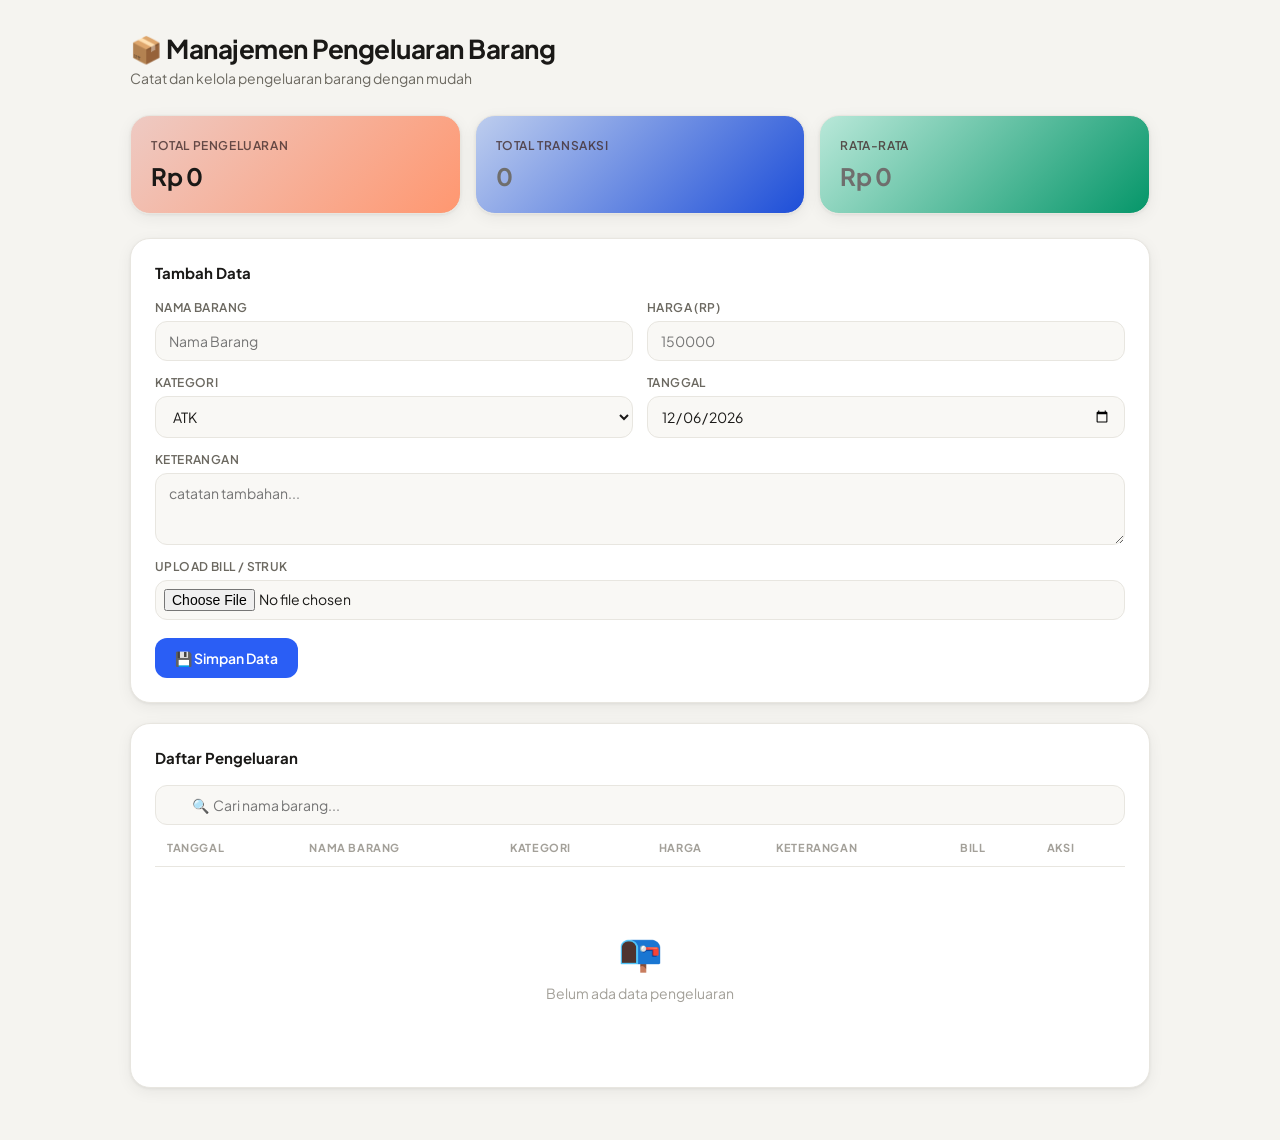
==== index.html @ e2166cda "Add files via upload" ====
<!DOCTYPE html>
<html lang="id">
<head>
<meta charset="UTF-8">
<meta name="viewport" content="width=device-width, initial-scale=1.0">
<title>Manajemen Pengeluaran Barang</title>
<style>
@import url('https://fonts.googleapis.com/css2?family=Plus+Jakarta+Sans:wght@400;500;600;700&display=swap');

*, *::before, *::after { margin:0; padding:0; box-sizing:border-box; }

:root {
  --bg: #f5f4f0;
  --surface: #ffffff;
  --surface2: #f9f8f5;
  --border: #e8e6e0;
  --text: #1a1917;
  --text2: #6b6860;
  --text3: #a3a099;
  --accent: #2a5ef5;
  --accent-light: #eef1fe;
  --danger: #e53e3e;
  --danger-light: #fff5f5;
  --success: #38a169;
  --success-light: #f0fff4;
  --warn: #d97706;
  --warn-light: #fffbeb;
  --radius: 12px;
  --radius-lg: 20px;
  --shadow: 0 1px 3px rgba(0,0,0,.06), 0 4px 16px rgba(0,0,0,.06);
}

body {
  font-family: 'Plus Jakarta Sans', sans-serif;
  background: var(--bg);
  color: var(--text);
  min-height: 100vh;
  padding: 32px 20px;
  font-size: 14px;
}

.container { max-width: 1020px; margin: auto; }

/* Header */
.header { margin-bottom: 28px; }
.header h1 { font-size: 26px; font-weight: 700; letter-spacing: -.5px; }
.header p { color: var(--text2); margin-top: 4px; font-size: 14px; }

/* Stats */
.stats { display: grid; grid-template-columns: repeat(3, 1fr); gap: 14px; margin-bottom: 24px; }
.stat {
  background: var(--surface);
  border: 1px solid var(--border);
  border-radius: var(--radius-lg);
  padding: 22px 20px;
  box-shadow: var(--shadow);
}
.stat-label { font-size: 12px; font-weight: 600; text-transform: uppercase; letter-spacing: .6px; color: var(--text3); }
.stat-value { font-size: 24px; font-weight: 700; margin-top: 8px; letter-spacing: -.5px; }
.stat:nth-child(1) { background: linear-gradient(135deg, #eecac3, #FF9770); }
.stat:nth-child(1) .stat-value{color:#6f6e6d(127, 122, 122);}
.stat:nth-child(1) .stat-label{color: rgba(65,44,44,0.8)}
.stat:nth-child(2) { background: linear-gradient(135deg, #bdcdee, #1d4ed8); }
.stat:nth-child(2) .stat-value{color:#6f6e6d;}
.stat:nth-child(2) .stat-label{color: rgba(65,44,44,0.8)}
.stat:nth-child(3) { background: linear-gradient(135deg, #b9e8d9, #059669); }
.stat:nth-child(3) .stat-value{color:#6f6e6d;}
.stat:nth-child(3) .stat-label{color: rgba(65, 41, 41, 0.8)}
/* Card */
.card {
  background: var(--surface);
  border: 1px solid var(--border);
  border-radius: var(--radius-lg);
  padding: 24px;
  margin-bottom: 20px;
  box-shadow: var(--shadow);
}
.card-title { font-size: 15px; font-weight: 700; margin-bottom: 18px; }

/* Form */
.form-grid { display: grid; grid-template-columns: 1fr 1fr; gap: 14px; }
.form-group { display: flex; flex-direction: column; }
.form-group.full { grid-column: 1 / -1; }
label { font-size: 12px; font-weight: 600; color: var(--text2); margin-bottom: 6px; text-transform: uppercase; letter-spacing: .4px; }
input, select, textarea {
  padding: 10px 13px;
  border: 1px solid var(--border);
  border-radius: var(--radius);
  font-family: inherit;
  font-size: 14px;
  color: var(--text);
  background: var(--surface2);
  transition: border-color .15s;
  outline: none;
}
input:focus, select:focus, textarea:focus { border-color: var(--accent); background: #fff; }
textarea { resize: vertical; min-height: 72px; }
input[type="file"] { padding: 8px; cursor: pointer; }

.preview-img {
  display: none;
  width: 100%;
  max-height: 180px;
  object-fit: cover;
  border-radius: var(--radius);
  border: 1px solid var(--border);
  margin-top: 8px;
}

.btn { border: none; cursor: pointer; font-family: inherit; font-size: 14px; font-weight: 600; border-radius: var(--radius); padding: 11px 20px; transition: opacity .15s, transform .1s; }
.btn:hover { opacity: .87; }
.btn:active { transform: scale(.98); }
.btn-primary { background: var(--accent); color: #fff; }
.btn-danger { background: var(--danger); color: #fff; padding: 7px 14px; font-size: 13px; }
.btn-row { margin-top: 18px; display: flex; align-items: center; gap: 10px; }
.save-status { font-size: 12px; color: var(--text3); }

/* Search */
.search-wrap { margin-bottom: 16px; position: relative; }
.search-wrap i { position: absolute; left: 12px; top: 50%; transform: translateY(-50%); font-size: 16px; color: var(--text3); }
#search { padding-left: 36px; width: 100%; }

/* Table */
.table-wrap { overflow-x: auto; }
table { width: 100%; border-collapse: collapse; }
th { font-size: 11px; font-weight: 700; text-transform: uppercase; letter-spacing: .6px; color: var(--text3); padding: 0 12px 12px; text-align: left; border-bottom: 1px solid var(--border); }
td { padding: 13px 12px; border-bottom: 1px solid var(--border); vertical-align: middle; font-size: 14px; }
tr:last-child td { border-bottom: none; }
tbody tr:hover td { background: var(--surface2); }

.bill-img { width: 52px; height: 52px; object-fit: cover; border-radius: 8px; cursor: pointer; border: 1px solid var(--border); }
.badge { display: inline-block; padding: 3px 10px; border-radius: 999px; font-size: 11px; font-weight: 600; }
.badge-atk { background: var(--accent-light); color: var(--accent); }
.badge-elektronik { background: #f0e6ff; color: #6b21a8; }
.badge-konsumsi { background: var(--success-light); color: var(--success); }
.badge-lainnya { background: var(--surface2); color: var(--text2); border: 1px solid var(--border); }

.empty { text-align: center; padding: 48px 0; color: var(--text3); font-size: 14px; }
.empty span { display: block; font-size: 36px; margin-bottom: 10px; }

/* Modal */
.modal {
  position: fixed; inset: 0;
  background: rgba(0,0,0,.75);
  display: none; justify-content: center; align-items: center;
  z-index: 1000;
}
.modal.open { display: flex; }
.modal img { max-width: 90vw; max-height: 88vh; border-radius: 16px; }

@media (max-width: 680px) {
  .form-grid, .stats { grid-template-columns: 1fr; }
  body { padding: 20px 14px; }
}
</style>
</head>
<body>

<div class="container">
  <div class="header">
    <h1>📦 Manajemen Pengeluaran Barang</h1>
    <p>Catat dan kelola pengeluaran barang dengan mudah</p>
  </div>

  <div class="stats">
    <div class="stat">
      <div class="stat-label">Total Pengeluaran</div>
      <div class="stat-value" id="totalRp">Rp 0</div>
    </div>
    <div class="stat">
      <div class="stat-label">Total Transaksi</div>
      <div class="stat-value" id="totalData">0</div>
    </div>
    <div class="stat">
      <div class="stat-label">Rata-rata</div>
      <div class="stat-value" id="rataRp">Rp 0</div>
    </div>
  </div>

  <div class="card">
    <div class="card-title">Tambah Data</div>
    <div class="form-grid">
      <div class="form-group">
        <label for="nama">Nama Barang</label>
        <input type="text" id="nama" placeholder="Nama Barang">
      </div>
      <div class="form-group">
        <label for="harga">Harga (Rp)</label>
        <input type="number" id="harga" placeholder="150000" min="0">
      </div>
      <div class="form-group">
        <label for="kategori">Kategori</label>
        <select id="kategori">
          <option>ATK</option>
          <option>Elektronik</option>
          <option>Konsumsi</option>
          <option>Kebutuhan</option>
          <option>Lainnya</option>
        </select>
      </div>
      <div class="form-group">
        <label for="tanggal">Tanggal</label>
        <input type="date" id="tanggal">
      </div>
      <div class="form-group full">
        <label for="ket">Keterangan</label>
        <textarea id="ket" placeholder="catatan tambahan..."></textarea>
      </div>
      <div class="form-group full">
        <label for="bill">Upload Bill / Struk</label>
        <input type="file" id="bill" accept="image/*">
        <img id="preview" class="preview-img" alt="preview">
      </div>
    </div>
    <div class="btn-row">
      <button class="btn btn-primary" onclick="tambahData()">💾 Simpan Data</button>
      <span class="save-status" id="saveStatus"></span>
    </div>
  </div>

  <div class="card">
    <div class="card-title">Daftar Pengeluaran</div>
    <div class="search-wrap">
      <input type="text" id="search" placeholder="🔍  Cari nama barang..." oninput="renderTable()">
    </div>
    <div class="table-wrap">
      <table>
        <thead>
          <tr>
            <th>Tanggal</th>
            <th>Nama Barang</th>
            <th>Kategori</th>
            <th>Harga</th>
            <th>Keterangan</th>
            <th>Bill</th>
            <th>Aksi</th>
          </tr>
        </thead>
        <tbody id="tbody"></tbody>
      </table>
    </div>
  </div>
</div>

<div class="modal" id="modal" onclick="this.classList.remove('open')">
  <img id="modalImg" alt="bill">
</div>

<script>
// ─── Storage helpers (file / localStorage fallback) ───────────────────────
const STORAGE_KEY = 'pengeluaran_v2';

function loadFromStorage() {
  try {
    const raw = localStorage.getItem(STORAGE_KEY);
    return raw ? JSON.parse(raw) : [];
  } catch(e) { return []; }
}

function saveToStorage(arr) {
  try {
    // Store without bill images to save space; images stored separately
    localStorage.setItem(STORAGE_KEY, JSON.stringify(arr));
  } catch(e) {
    // If quota exceeded (large bill images), store without images
    try {
      const lite = arr.map(x => ({ ...x, bill: x.bill ? '__has_image__' : '' }));
      localStorage.setItem(STORAGE_KEY, JSON.stringify(lite));
    } catch(e2) { /* silently fail */ }
  }
}

// ─── App state ─────────────────────────────────────────────────────────────
let data = loadFromStorage();
let billBase64 = '';

// Init date
document.getElementById('tanggal').value = new Date().toISOString().split('T')[0];

// ─── Bill preview ──────────────────────────────────────────────────────────
document.getElementById('bill').addEventListener('change', function() {
  const file = this.files[0];
  if (!file) return;
  const reader = new FileReader();
  reader.onload = e => {
    billBase64 = e.target.result;
    const prev = document.getElementById('preview');
    prev.src = billBase64;
    prev.style.display = 'block';
  };
  reader.readAsDataURL(file);
});

// ─── Tambah data ───────────────────────────────────────────────────────────
function tambahData() {
  const nama = document.getElementById('nama').value.trim();
  const harga = document.getElementById('harga').value;
  const kategori = document.getElementById('kategori').value;
  const tanggal = document.getElementById('tanggal').value;
  const ket = document.getElementById('ket').value.trim();

  if (!nama || !harga || Number(harga) <= 0) {
    alert('Lengkapi nama barang dan harga!');
    return;
  }

  data.push({ id: Date.now(), nama, harga: Number(harga), kategori, tanggal, ket, bill: billBase64 });
  saveToStorage(data);

  // Reset form
  ['nama','harga','ket'].forEach(id => document.getElementById(id).value = '');
  document.getElementById('bill').value = '';
  document.getElementById('preview').style.display = 'none';
  billBase64 = '';

  showStatus('✓ Data berhasil disimpan');
  renderTable();
  updateStats();
}

// ─── Hapus data ────────────────────────────────────────────────────────────
function hapusData(id) {
  if (!confirm('Hapus data ini?')) return;
  data = data.filter(x => x.id !== id);
  saveToStorage(data);
  renderTable();
  updateStats();
  showStatus('Data dihapus');
}

// ─── Render table ──────────────────────────────────────────────────────────
function renderTable() {
  const keyword = (document.getElementById('search').value || '').toLowerCase();
  const tbody = document.getElementById('tbody');

  const filtered = data.filter(item => item.nama.toLowerCase().includes(keyword));

  if (filtered.length === 0) {
    tbody.innerHTML = `<tr><td colspan="7"><div class="empty"><span>📭</span>${keyword ? 'Tidak ditemukan barang "' + keyword + '"' : 'Belum ada data pengeluaran'}</div></td></tr>`;
    return;
  }

  const badgeClass = { 'ATK': 'badge-atk', 'Elektronik': 'badge-elektronik', 'Konsumsi': 'badge-konsumsi', 'Lainnya': 'badge-lainnya' };

  tbody.innerHTML = filtered.map(item => `
    <tr>
      <td>${formatTanggal(item.tanggal)}</td>
      <td style="font-weight:600">${item.nama}</td>
      <td><span class="badge ${badgeClass[item.kategori] || 'badge-lainnya'}">${item.kategori}</span></td>
      <td style="font-weight:600">Rp ${item.harga.toLocaleString('id-ID')}</td>
      <td style="color:var(--text2);max-width:180px;white-space:nowrap;overflow:hidden;text-overflow:ellipsis">${item.ket || '-'}</td>
      <td>${item.bill && item.bill !== '__has_image__' ? `<img src="${item.bill}" class="bill-img" onclick="lihatBill('${item.bill}')" title="Lihat struk">` : '-'}</td>
      <td><button class="btn btn-danger" onclick="hapusData(${item.id})">Hapus</button></td>
    </tr>
  `).join('');
}

// ─── Update stats ──────────────────────────────────────────────────────────
function updateStats() {
  const total = data.reduce((a, b) => a + b.harga, 0);
  document.getElementById('totalRp').textContent = 'Rp ' + total.toLocaleString('id-ID');
  document.getElementById('totalData').textContent = data.length;
  document.getElementById('rataRp').textContent = data.length
    ? 'Rp ' + Math.round(total / data.length).toLocaleString('id-ID')
    : 'Rp 0';
}

// ─── Lihat bill ────────────────────────────────────────────────────────────
function lihatBill(src) {
  document.getElementById('modalImg').src = src;
  document.getElementById('modal').classList.add('open');
}

// ─── Helpers ───────────────────────────────────────────────────────────────
function formatTanggal(str) {
  if (!str) return '-';
  const [y, m, d] = str.split('-');
  const bulan = ['Jan','Feb','Mar','Apr','Mei','Jun','Jul','Agu','Sep','Okt','Nov','Des'];
  return `${d} ${bulan[+m - 1]} ${y}`;
}

function showStatus(msg) {
  const el = document.getElementById('saveStatus');
  el.textContent = msg;
  clearTimeout(el._t);
  el._t = setTimeout(() => el.textContent = '', 3000);
}

// ─── Init ──────────────────────────────────────────────────────────────────
renderTable();
updateStats();
</script>
</body>
</html>
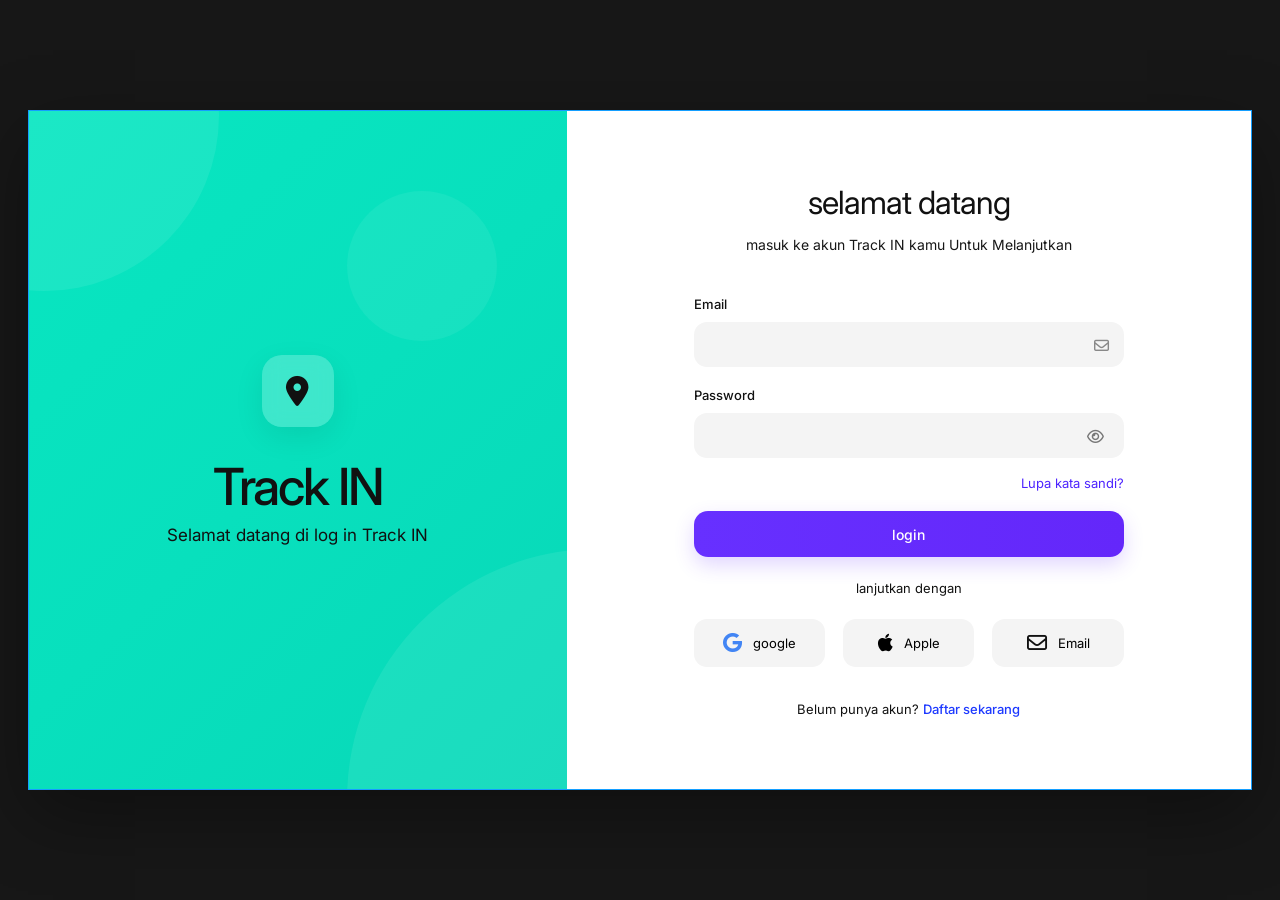
==== commit 5dc1da94: "Add files via upload" ====
--- a/index.html
+++ b/index.html
@@ -1,394 +1,1275 @@
-<!DOCTYPE html>
-<html lang="id">
-<head>
-<meta charset="UTF-8">
-<meta name="viewport" content="width=device-width, initial-scale=1.0">
-<title>Manajemen Pengeluaran Barang</title>
-<style>
-@import url('https://fonts.googleapis.com/css2?family=Plus+Jakarta+Sans:wght@400;500;600;700&display=swap');
-
-*, *::before, *::after { margin:0; padding:0; box-sizing:border-box; }
-
-:root {
-  --bg: #f5f4f0;
-  --surface: #ffffff;
-  --surface2: #f9f8f5;
-  --border: #e8e6e0;
-  --text: #1a1917;
-  --text2: #6b6860;
-  --text3: #a3a099;
-  --accent: #2a5ef5;
-  --accent-light: #eef1fe;
-  --danger: #e53e3e;
-  --danger-light: #fff5f5;
-  --success: #38a169;
-  --success-light: #f0fff4;
-  --warn: #d97706;
-  --warn-light: #fffbeb;
-  --radius: 12px;
-  --radius-lg: 20px;
-  --shadow: 0 1px 3px rgba(0,0,0,.06), 0 4px 16px rgba(0,0,0,.06);
-}
-
-body {
-  font-family: 'Plus Jakarta Sans', sans-serif;
-  background: var(--bg);
-  color: var(--text);
-  min-height: 100vh;
-  padding: 32px 20px;
-  font-size: 14px;
-}
-
-.container { max-width: 1020px; margin: auto; }
-
-/* Header */
-.header { margin-bottom: 28px; }
-.header h1 { font-size: 26px; font-weight: 700; letter-spacing: -.5px; }
-.header p { color: var(--text2); margin-top: 4px; font-size: 14px; }
-
-/* Stats */
-.stats { display: grid; grid-template-columns: repeat(3, 1fr); gap: 14px; margin-bottom: 24px; }
-.stat {
-  background: var(--surface);
-  border: 1px solid var(--border);
-  border-radius: var(--radius-lg);
-  padding: 22px 20px;
-  box-shadow: var(--shadow);
-}
-.stat-label { font-size: 12px; font-weight: 600; text-transform: uppercase; letter-spacing: .6px; color: var(--text3); }
-.stat-value { font-size: 24px; font-weight: 700; margin-top: 8px; letter-spacing: -.5px; }
-.stat:nth-child(1) { background: linear-gradient(135deg, #eecac3, #FF9770); }
-.stat:nth-child(1) .stat-value{color:#6f6e6d(127, 122, 122);}
-.stat:nth-child(1) .stat-label{color: rgba(65,44,44,0.8)}
-.stat:nth-child(2) { background: linear-gradient(135deg, #bdcdee, #1d4ed8); }
-.stat:nth-child(2) .stat-value{color:#6f6e6d;}
-.stat:nth-child(2) .stat-label{color: rgba(65,44,44,0.8)}
-.stat:nth-child(3) { background: linear-gradient(135deg, #b9e8d9, #059669); }
-.stat:nth-child(3) .stat-value{color:#6f6e6d;}
-.stat:nth-child(3) .stat-label{color: rgba(65, 41, 41, 0.8)}
-/* Card */
-.card {
-  background: var(--surface);
-  border: 1px solid var(--border);
-  border-radius: var(--radius-lg);
-  padding: 24px;
-  margin-bottom: 20px;
-  box-shadow: var(--shadow);
-}
-.card-title { font-size: 15px; font-weight: 700; margin-bottom: 18px; }
-
-/* Form */
-.form-grid { display: grid; grid-template-columns: 1fr 1fr; gap: 14px; }
-.form-group { display: flex; flex-direction: column; }
-.form-group.full { grid-column: 1 / -1; }
-label { font-size: 12px; font-weight: 600; color: var(--text2); margin-bottom: 6px; text-transform: uppercase; letter-spacing: .4px; }
-input, select, textarea {
-  padding: 10px 13px;
-  border: 1px solid var(--border);
-  border-radius: var(--radius);
-  font-family: inherit;
-  font-size: 14px;
-  color: var(--text);
-  background: var(--surface2);
-  transition: border-color .15s;
-  outline: none;
-}
-input:focus, select:focus, textarea:focus { border-color: var(--accent); background: #fff; }
-textarea { resize: vertical; min-height: 72px; }
-input[type="file"] { padding: 8px; cursor: pointer; }
-
-.preview-img {
-  display: none;
-  width: 100%;
-  max-height: 180px;
-  object-fit: cover;
-  border-radius: var(--radius);
-  border: 1px solid var(--border);
-  margin-top: 8px;
-}
-
-.btn { border: none; cursor: pointer; font-family: inherit; font-size: 14px; font-weight: 600; border-radius: var(--radius); padding: 11px 20px; transition: opacity .15s, transform .1s; }
-.btn:hover { opacity: .87; }
-.btn:active { transform: scale(.98); }
-.btn-primary { background: var(--accent); color: #fff; }
-.btn-danger { background: var(--danger); color: #fff; padding: 7px 14px; font-size: 13px; }
-.btn-row { margin-top: 18px; display: flex; align-items: center; gap: 10px; }
-.save-status { font-size: 12px; color: var(--text3); }
-
-/* Search */
-.search-wrap { margin-bottom: 16px; position: relative; }
-.search-wrap i { position: absolute; left: 12px; top: 50%; transform: translateY(-50%); font-size: 16px; color: var(--text3); }
-#search { padding-left: 36px; width: 100%; }
-
-/* Table */
-.table-wrap { overflow-x: auto; }
-table { width: 100%; border-collapse: collapse; }
-th { font-size: 11px; font-weight: 700; text-transform: uppercase; letter-spacing: .6px; color: var(--text3); padding: 0 12px 12px; text-align: left; border-bottom: 1px solid var(--border); }
-td { padding: 13px 12px; border-bottom: 1px solid var(--border); vertical-align: middle; font-size: 14px; }
-tr:last-child td { border-bottom: none; }
-tbody tr:hover td { background: var(--surface2); }
-
-.bill-img { width: 52px; height: 52px; object-fit: cover; border-radius: 8px; cursor: pointer; border: 1px solid var(--border); }
-.badge { display: inline-block; padding: 3px 10px; border-radius: 999px; font-size: 11px; font-weight: 600; }
-.badge-atk { background: var(--accent-light); color: var(--accent); }
-.badge-elektronik { background: #f0e6ff; color: #6b21a8; }
-.badge-konsumsi { background: var(--success-light); color: var(--success); }
-.badge-lainnya { background: var(--surface2); color: var(--text2); border: 1px solid var(--border); }
-
-.empty { text-align: center; padding: 48px 0; color: var(--text3); font-size: 14px; }
-.empty span { display: block; font-size: 36px; margin-bottom: 10px; }
-
-/* Modal */
-.modal {
-  position: fixed; inset: 0;
-  background: rgba(0,0,0,.75);
-  display: none; justify-content: center; align-items: center;
-  z-index: 1000;
-}
-.modal.open { display: flex; }
-.modal img { max-width: 90vw; max-height: 88vh; border-radius: 16px; }
-
-@media (max-width: 680px) {
-  .form-grid, .stats { grid-template-columns: 1fr; }
-  body { padding: 20px 14px; }
-}
-</style>
-</head>
-<body>
-
-<div class="container">
-  <div class="header">
-    <h1>📦 Manajemen Pengeluaran Barang</h1>
-    <p>Catat dan kelola pengeluaran barang dengan mudah</p>
-  </div>
-
-  <div class="stats">
-    <div class="stat">
-      <div class="stat-label">Total Pengeluaran</div>
-      <div class="stat-value" id="totalRp">Rp 0</div>
-    </div>
-    <div class="stat">
-      <div class="stat-label">Total Transaksi</div>
-      <div class="stat-value" id="totalData">0</div>
-    </div>
-    <div class="stat">
-      <div class="stat-label">Rata-rata</div>
-      <div class="stat-value" id="rataRp">Rp 0</div>
-    </div>
-  </div>
-
-  <div class="card">
-    <div class="card-title">Tambah Data</div>
-    <div class="form-grid">
-      <div class="form-group">
-        <label for="nama">Nama Barang</label>
-        <input type="text" id="nama" placeholder="Nama Barang">
-      </div>
-      <div class="form-group">
-        <label for="harga">Harga (Rp)</label>
-        <input type="number" id="harga" placeholder="150000" min="0">
-      </div>
-      <div class="form-group">
-        <label for="kategori">Kategori</label>
-        <select id="kategori">
-          <option>ATK</option>
-          <option>Elektronik</option>
-          <option>Konsumsi</option>
-          <option>Kebutuhan</option>
-          <option>Lainnya</option>
-        </select>
-      </div>
-      <div class="form-group">
-        <label for="tanggal">Tanggal</label>
-        <input type="date" id="tanggal">
-      </div>
-      <div class="form-group full">
-        <label for="ket">Keterangan</label>
-        <textarea id="ket" placeholder="catatan tambahan..."></textarea>
-      </div>
-      <div class="form-group full">
-        <label for="bill">Upload Bill / Struk</label>
-        <input type="file" id="bill" accept="image/*">
-        <img id="preview" class="preview-img" alt="preview">
-      </div>
-    </div>
-    <div class="btn-row">
-      <button class="btn btn-primary" onclick="tambahData()">💾 Simpan Data</button>
-      <span class="save-status" id="saveStatus"></span>
-    </div>
-  </div>
-
-  <div class="card">
-    <div class="card-title">Daftar Pengeluaran</div>
-    <div class="search-wrap">
-      <input type="text" id="search" placeholder="🔍  Cari nama barang..." oninput="renderTable()">
-    </div>
-    <div class="table-wrap">
-      <table>
-        <thead>
-          <tr>
-            <th>Tanggal</th>
-            <th>Nama Barang</th>
-            <th>Kategori</th>
-            <th>Harga</th>
-            <th>Keterangan</th>
-            <th>Bill</th>
-            <th>Aksi</th>
-          </tr>
-        </thead>
-        <tbody id="tbody"></tbody>
-      </table>
-    </div>
-  </div>
-</div>
-
-<div class="modal" id="modal" onclick="this.classList.remove('open')">
-  <img id="modalImg" alt="bill">
-</div>
-
-<script>
-// ─── Storage helpers (file / localStorage fallback) ───────────────────────
-const STORAGE_KEY = 'pengeluaran_v2';
-
-function loadFromStorage() {
-  try {
-    const raw = localStorage.getItem(STORAGE_KEY);
-    return raw ? JSON.parse(raw) : [];
-  } catch(e) { return []; }
-}
-
-function saveToStorage(arr) {
-  try {
-    // Store without bill images to save space; images stored separately
-    localStorage.setItem(STORAGE_KEY, JSON.stringify(arr));
-  } catch(e) {
-    // If quota exceeded (large bill images), store without images
-    try {
-      const lite = arr.map(x => ({ ...x, bill: x.bill ? '__has_image__' : '' }));
-      localStorage.setItem(STORAGE_KEY, JSON.stringify(lite));
-    } catch(e2) { /* silently fail */ }
-  }
-}
-
-// ─── App state ─────────────────────────────────────────────────────────────
-let data = loadFromStorage();
-let billBase64 = '';
-
-// Init date
-document.getElementById('tanggal').value = new Date().toISOString().split('T')[0];
-
-// ─── Bill preview ──────────────────────────────────────────────────────────
-document.getElementById('bill').addEventListener('change', function() {
-  const file = this.files[0];
-  if (!file) return;
-  const reader = new FileReader();
-  reader.onload = e => {
-    billBase64 = e.target.result;
-    const prev = document.getElementById('preview');
-    prev.src = billBase64;
-    prev.style.display = 'block';
-  };
-  reader.readAsDataURL(file);
-});
-
-// ─── Tambah data ───────────────────────────────────────────────────────────
-function tambahData() {
-  const nama = document.getElementById('nama').value.trim();
-  const harga = document.getElementById('harga').value;
-  const kategori = document.getElementById('kategori').value;
-  const tanggal = document.getElementById('tanggal').value;
-  const ket = document.getElementById('ket').value.trim();
-
-  if (!nama || !harga || Number(harga) <= 0) {
-    alert('Lengkapi nama barang dan harga!');
-    return;
-  }
-
-  data.push({ id: Date.now(), nama, harga: Number(harga), kategori, tanggal, ket, bill: billBase64 });
-  saveToStorage(data);
-
-  // Reset form
-  ['nama','harga','ket'].forEach(id => document.getElementById(id).value = '');
-  document.getElementById('bill').value = '';
-  document.getElementById('preview').style.display = 'none';
-  billBase64 = '';
-
-  showStatus('✓ Data berhasil disimpan');
-  renderTable();
-  updateStats();
-}
-
-// ─── Hapus data ────────────────────────────────────────────────────────────
-function hapusData(id) {
-  if (!confirm('Hapus data ini?')) return;
-  data = data.filter(x => x.id !== id);
-  saveToStorage(data);
-  renderTable();
-  updateStats();
-  showStatus('Data dihapus');
-}
-
-// ─── Render table ──────────────────────────────────────────────────────────
-function renderTable() {
-  const keyword = (document.getElementById('search').value || '').toLowerCase();
-  const tbody = document.getElementById('tbody');
-
-  const filtered = data.filter(item => item.nama.toLowerCase().includes(keyword));
-
-  if (filtered.length === 0) {
-    tbody.innerHTML = `<tr><td colspan="7"><div class="empty"><span>📭</span>${keyword ? 'Tidak ditemukan barang "' + keyword + '"' : 'Belum ada data pengeluaran'}</div></td></tr>`;
-    return;
-  }
-
-  const badgeClass = { 'ATK': 'badge-atk', 'Elektronik': 'badge-elektronik', 'Konsumsi': 'badge-konsumsi', 'Lainnya': 'badge-lainnya' };
-
-  tbody.innerHTML = filtered.map(item => `
-    <tr>
-      <td>${formatTanggal(item.tanggal)}</td>
-      <td style="font-weight:600">${item.nama}</td>
-      <td><span class="badge ${badgeClass[item.kategori] || 'badge-lainnya'}">${item.kategori}</span></td>
-      <td style="font-weight:600">Rp ${item.harga.toLocaleString('id-ID')}</td>
-      <td style="color:var(--text2);max-width:180px;white-space:nowrap;overflow:hidden;text-overflow:ellipsis">${item.ket || '-'}</td>
-      <td>${item.bill && item.bill !== '__has_image__' ? `<img src="${item.bill}" class="bill-img" onclick="lihatBill('${item.bill}')" title="Lihat struk">` : '-'}</td>
-      <td><button class="btn btn-danger" onclick="hapusData(${item.id})">Hapus</button></td>
-    </tr>
-  `).join('');
-}
-
-// ─── Update stats ──────────────────────────────────────────────────────────
-function updateStats() {
-  const total = data.reduce((a, b) => a + b.harga, 0);
-  document.getElementById('totalRp').textContent = 'Rp ' + total.toLocaleString('id-ID');
-  document.getElementById('totalData').textContent = data.length;
-  document.getElementById('rataRp').textContent = data.length
-    ? 'Rp ' + Math.round(total / data.length).toLocaleString('id-ID')
-    : 'Rp 0';
-}
-
-// ─── Lihat bill ────────────────────────────────────────────────────────────
-function lihatBill(src) {
-  document.getElementById('modalImg').src = src;
-  document.getElementById('modal').classList.add('open');
-}
-
-// ─── Helpers ───────────────────────────────────────────────────────────────
-function formatTanggal(str) {
-  if (!str) return '-';
-  const [y, m, d] = str.split('-');
-  const bulan = ['Jan','Feb','Mar','Apr','Mei','Jun','Jul','Agu','Sep','Okt','Nov','Des'];
-  return `${d} ${bulan[+m - 1]} ${y}`;
-}
-
-function showStatus(msg) {
-  const el = document.getElementById('saveStatus');
-  el.textContent = msg;
-  clearTimeout(el._t);
-  el._t = setTimeout(() => el.textContent = '', 3000);
-}
-
-// ─── Init ──────────────────────────────────────────────────────────────────
-renderTable();
-updateStats();
-</script>
-</body>
-</html>+<!DOCTYPE html>
+<html lang="id">
+<head>
+    <meta charset="UTF-8">
+    <meta name="viewport" content="width=device-width, initial-scale=1.0">
+
+    <title>Track IN - Login</title>
+
+    <!-- Google Font -->
+    <link rel="preconnect" href="https://fonts.googleapis.com">
+    <link rel="preconnect" href="https://fonts.gstatic.com" crossorigin>
+    <link href="https://fonts.googleapis.com/css2?family=Inter:wght@400;500;600;700&display=swap" rel="stylesheet">
+
+    <!-- Font Awesome -->
+    <link rel="stylesheet"
+          href="https://cdnjs.cloudflare.com/ajax/libs/font-awesome/6.5.2/css/all.min.css">
+
+    <style>
+
+        /* =====================================================
+           RESET
+        ===================================================== */
+
+        * {
+            margin: 0;
+            padding: 0;
+            box-sizing: border-box;
+        }
+
+        html {
+            scroll-behavior: smooth;
+        }
+
+        body {
+            font-family: "Inter", Arial, sans-serif;
+            min-height: 100vh;
+            background: #171717;
+            color: #111;
+        }
+
+        button,
+        input {
+            font-family: inherit;
+        }
+
+        button {
+            cursor: pointer;
+        }
+
+
+        /* =====================================================
+           MAIN CONTAINER
+        ===================================================== */
+
+        .login-page {
+            min-height: 100vh;
+            display: flex;
+            justify-content: center;
+            align-items: center;
+            padding: 28px;
+        }
+
+        .login-container {
+            width: min(1400px, 100%);
+            min-height: 680px;
+            background: #fff;
+
+            display: grid;
+            grid-template-columns: 44% 56%;
+
+            overflow: hidden;
+
+            border: 1px solid #149eff;
+
+            box-shadow:
+                0 25px 70px rgba(0, 0, 0, 0.35);
+
+            animation: containerShow 0.7s ease;
+        }
+
+
+        /* =====================================================
+           LEFT SIDE
+        ===================================================== */
+
+        .welcome-panel {
+            position: relative;
+
+            background:
+                linear-gradient(
+                    135deg,
+                    #08e6c1 0%,
+                    #08e0bd 50%,
+                    #08d8b8 100%
+                );
+
+            display: flex;
+            justify-content: center;
+            align-items: center;
+
+            overflow: hidden;
+        }
+
+        /*
+            Decorative circles
+        */
+
+        .circle {
+            position: absolute;
+            border-radius: 50%;
+            background: rgba(255, 255, 255, 0.08);
+            pointer-events: none;
+        }
+
+        .circle-1 {
+            width: 350px;
+            height: 350px;
+            top: -170px;
+            left: -160px;
+        }
+
+        .circle-2 {
+            width: 500px;
+            height: 500px;
+            right: -280px;
+            bottom: -260px;
+        }
+
+        .circle-3 {
+            width: 150px;
+            height: 150px;
+            right: 70px;
+            top: 80px;
+            background: rgba(255,255,255,0.06);
+        }
+
+        .welcome-content {
+            position: relative;
+            z-index: 2;
+
+            text-align: center;
+
+            padding: 40px;
+        }
+
+        .brand-logo {
+            width: 72px;
+            height: 72px;
+
+            margin: 0 auto 28px;
+
+            border-radius: 20px;
+
+            display: flex;
+            align-items: center;
+            justify-content: center;
+
+            background: rgba(255,255,255,0.22);
+
+            backdrop-filter: blur(10px);
+
+            font-size: 30px;
+            font-weight: 700;
+
+            box-shadow:
+                0 10px 30px rgba(0,0,0,0.08);
+        }
+
+        .welcome-content h1 {
+            font-size: clamp(38px, 4vw, 58px);
+            font-weight: 500;
+            letter-spacing: -2px;
+            margin-bottom: 8px;
+        }
+
+        .welcome-content p {
+            font-size: 17px;
+            font-weight: 400;
+        }
+
+
+        /* =====================================================
+           RIGHT SIDE
+        ===================================================== */
+
+        .form-panel {
+            background: #ffffff;
+
+            display: flex;
+            justify-content: center;
+            align-items: center;
+
+            padding: 50px 70px;
+        }
+
+        .login-form-wrapper {
+            width: 100%;
+            max-width: 430px;
+
+            animation: formShow 0.8s ease 0.1s both;
+        }
+
+
+        /* =====================================================
+           TITLE
+        ===================================================== */
+
+        .form-header {
+            text-align: center;
+            margin-bottom: 40px;
+        }
+
+        .form-header h2 {
+            font-size: 32px;
+            font-weight: 400;
+            margin-bottom: 12px;
+            letter-spacing: -1px;
+        }
+
+        .form-header p {
+            color: #171717;
+            font-size: 14px;
+            line-height: 1.6;
+        }
+
+
+        /* =====================================================
+           FORM
+        ===================================================== */
+
+        .form-group {
+            margin-bottom: 20px;
+        }
+
+        .form-group label {
+            display: block;
+
+            font-size: 13px;
+            font-weight: 500;
+
+            margin-bottom: 10px;
+        }
+
+        .input-wrapper {
+            position: relative;
+        }
+
+        .input-wrapper input {
+            width: 100%;
+            height: 45px;
+
+            padding: 0 45px 0 15px;
+
+            border: 1px solid transparent;
+            border-radius: 13px;
+
+            background: #f4f4f4;
+
+            outline: none;
+
+            font-size: 14px;
+
+            transition:
+                background 0.2s ease,
+                border 0.2s ease,
+                box-shadow 0.2s ease;
+        }
+
+        .input-wrapper input:hover {
+            background: #eeeeee;
+        }
+
+        .input-wrapper input:focus {
+            background: #fff;
+
+            border-color: #6730ff;
+
+            box-shadow:
+                0 0 0 3px rgba(103,48,255,0.10);
+        }
+
+        .input-icon {
+            position: absolute;
+
+            right: 15px;
+            top: 50%;
+
+            transform: translateY(-50%);
+
+            color: #888;
+
+            font-size: 15px;
+        }
+
+        .password-toggle {
+            border: none;
+            background: none;
+
+            position: absolute;
+
+            right: 15px;
+            top: 50%;
+
+            transform: translateY(-50%);
+
+            color: #777;
+
+            font-size: 15px;
+
+            padding: 5px;
+        }
+
+        .password-toggle:hover {
+            color: #6730ff;
+        }
+
+
+        /* =====================================================
+           ERROR
+        ===================================================== */
+
+        .error-message {
+            display: none;
+
+            margin-top: 7px;
+
+            color: #e53935;
+
+            font-size: 11px;
+        }
+
+        .form-group.error input {
+            border-color: #e53935;
+            background: #fff7f7;
+        }
+
+        .form-group.error .error-message {
+            display: block;
+        }
+
+
+        /* =====================================================
+           FORGOT PASSWORD
+        ===================================================== */
+
+        .forgot-wrapper {
+            display: flex;
+            justify-content: flex-end;
+
+            margin-top: -3px;
+            margin-bottom: 20px;
+        }
+
+        .forgot-password {
+            color: #4d24ff;
+
+            text-decoration: none;
+
+            font-size: 13px;
+
+            transition: 0.2s;
+        }
+
+        .forgot-password:hover {
+            text-decoration: underline;
+            color: #3213d9;
+        }
+
+
+        /* =====================================================
+           LOGIN BUTTON
+        ===================================================== */
+
+        .login-button {
+            width: 100%;
+            height: 46px;
+
+            border: none;
+            border-radius: 14px;
+
+            background:
+                linear-gradient(
+                    90deg,
+                    #6730ff,
+                    #6427fa
+                );
+
+            color: white;
+
+            font-size: 14px;
+            font-weight: 500;
+
+            box-shadow:
+                0 8px 20px rgba(103,48,255,0.20);
+
+            transition:
+                transform 0.2s ease,
+                box-shadow 0.2s ease,
+                opacity 0.2s ease;
+
+            position: relative;
+            overflow: hidden;
+        }
+
+        .login-button:hover {
+            transform: translateY(-2px);
+
+            box-shadow:
+                0 12px 25px rgba(103,48,255,0.30);
+        }
+
+        .login-button:active {
+            transform: translateY(0);
+        }
+
+        .login-button.loading {
+            pointer-events: none;
+            opacity: 0.8;
+        }
+
+        .login-button.loading span {
+            visibility: hidden;
+        }
+
+        .login-button.loading::after {
+            content: "";
+
+            position: absolute;
+
+            width: 17px;
+            height: 17px;
+
+            border: 2px solid rgba(255,255,255,0.4);
+            border-top-color: white;
+
+            border-radius: 50%;
+
+            left: 50%;
+            top: 50%;
+
+            transform: translate(-50%, -50%);
+
+            animation: spin 0.7s linear infinite;
+        }
+
+
+        /* =====================================================
+           DIVIDER
+        ===================================================== */
+
+        .continue-text {
+            text-align: center;
+
+            font-size: 13px;
+
+            margin: 23px 0;
+        }
+
+
+        /* =====================================================
+           SOCIAL LOGIN
+        ===================================================== */
+
+        .social-login {
+            display: grid;
+            grid-template-columns: repeat(3, 1fr);
+
+            gap: 18px;
+        }
+
+        .social-button {
+            height: 48px;
+
+            border: none;
+            border-radius: 13px;
+
+            background: #f4f4f4;
+
+            display: flex;
+            align-items: center;
+            justify-content: center;
+            gap: 11px;
+
+            font-size: 13px;
+
+            transition:
+                background 0.2s ease,
+                transform 0.2s ease;
+        }
+
+        .social-button:hover {
+            background: #eaeaea;
+            transform: translateY(-2px);
+        }
+
+        .social-button i {
+            font-size: 20px;
+        }
+
+        .google-icon {
+            color: #4285f4;
+        }
+
+        .apple-icon {
+            color: #000;
+        }
+
+        .email-icon {
+            color: #111;
+        }
+
+
+        /* =====================================================
+           REGISTER
+        ===================================================== */
+
+        .register-text {
+            text-align: center;
+
+            margin-top: 34px;
+
+            font-size: 13px;
+        }
+
+        .register-text a {
+            color: #1d39ff;
+
+            text-decoration: none;
+
+            font-weight: 500;
+        }
+
+        .register-text a:hover {
+            text-decoration: underline;
+        }
+
+
+        /* =====================================================
+           TOAST
+        ===================================================== */
+
+        .toast {
+            position: fixed;
+
+            right: 25px;
+            bottom: 25px;
+
+            background: #222;
+            color: #fff;
+
+            padding: 14px 20px;
+
+            border-radius: 10px;
+
+            font-size: 13px;
+
+            opacity: 0;
+            visibility: hidden;
+
+            transform: translateY(20px);
+
+            transition: 0.3s;
+
+            z-index: 100;
+        }
+
+        .toast.show {
+            opacity: 1;
+            visibility: visible;
+
+            transform: translateY(0);
+        }
+
+
+        /* =====================================================
+           ANIMATIONS
+        ===================================================== */
+
+        @keyframes containerShow {
+
+            from {
+                opacity: 0;
+                transform: scale(0.97);
+            }
+
+            to {
+                opacity: 1;
+                transform: scale(1);
+            }
+
+        }
+
+        @keyframes formShow {
+
+            from {
+                opacity: 0;
+                transform: translateX(25px);
+            }
+
+            to {
+                opacity: 1;
+                transform: translateX(0);
+            }
+
+        }
+
+        @keyframes spin {
+
+            to {
+                transform: translate(-50%, -50%) rotate(360deg);
+            }
+
+        }
+
+
+        /* =====================================================
+           TABLET
+        ===================================================== */
+
+        @media (max-width: 900px) {
+
+            .login-container {
+                grid-template-columns: 40% 60%;
+            }
+
+            .form-panel {
+                padding: 40px;
+            }
+
+            .social-login {
+                gap: 10px;
+            }
+
+        }
+
+
+        /* =====================================================
+           MOBILE
+        ===================================================== */
+
+        @media (max-width: 700px) {
+
+            body {
+                background: #fff;
+            }
+
+            .login-page {
+                padding: 0;
+                align-items: stretch;
+            }
+
+            .login-container {
+                width: 100%;
+                min-height: 100vh;
+
+                display: flex;
+                flex-direction: column;
+
+                border: none;
+
+                box-shadow: none;
+            }
+
+            .welcome-panel {
+                min-height: 230px;
+
+                flex-shrink: 0;
+            }
+
+            .welcome-content {
+                padding: 30px;
+            }
+
+            .brand-logo {
+                width: 55px;
+                height: 55px;
+
+                margin-bottom: 15px;
+
+                border-radius: 15px;
+
+                font-size: 22px;
+            }
+
+            .welcome-content h1 {
+                font-size: 38px;
+            }
+
+            .welcome-content p {
+                font-size: 13px;
+            }
+
+            .form-panel {
+                flex: 1;
+
+                padding: 45px 25px;
+            }
+
+            .form-header {
+                margin-bottom: 30px;
+            }
+
+            .form-header h2 {
+                font-size: 28px;
+            }
+
+            .social-login {
+                grid-template-columns: 1fr;
+
+                gap: 10px;
+            }
+
+            .social-button {
+                justify-content: center;
+            }
+
+        }
+
+
+        /* =====================================================
+           SMALL MOBILE
+        ===================================================== */
+
+        @media (max-width: 400px) {
+
+            .form-panel {
+                padding: 35px 20px;
+            }
+
+            .form-header h2 {
+                font-size: 25px;
+            }
+
+            .form-header p {
+                font-size: 12px;
+            }
+
+        }
+
+    </style>
+</head>
+
+<body>
+
+
+    <!-- =====================================================
+         LOGIN PAGE
+    ===================================================== -->
+
+    <main class="login-page">
+
+        <section class="login-container">
+
+
+            <!-- =================================================
+                 LEFT / WELCOME
+            ================================================= -->
+
+            <div class="welcome-panel">
+
+                <div class="circle circle-1"></div>
+                <div class="circle circle-2"></div>
+                <div class="circle circle-3"></div>
+
+                <div class="welcome-content">
+
+                    <div class="brand-logo">
+                        <i class="fa-solid fa-location-dot"></i>
+                    </div>
+
+                    <h1>Track IN</h1>
+
+                    <p>
+                        Selamat datang di log in Track IN
+                    </p>
+
+                </div>
+
+            </div>
+
+
+            <!-- =================================================
+                 RIGHT / FORM
+            ================================================= -->
+
+            <div class="form-panel">
+
+                <div class="login-form-wrapper">
+
+
+                    <!-- HEADER -->
+
+                    <div class="form-header">
+
+                        <h2>selamat datang</h2>
+
+                        <p>
+                            masuk ke akun Track IN kamu
+                            Untuk Melanjutkan
+                        </p>
+
+                    </div>
+
+
+                    <!-- FORM -->
+
+                    <form id="loginForm" novalidate>
+
+
+                        <!-- EMAIL -->
+
+                        <div class="form-group" id="emailGroup">
+
+                            <label for="email">
+                                Email
+                            </label>
+
+                            <div class="input-wrapper">
+
+                                <input
+                                    type="email"
+                                    id="email"
+                                    name="email"
+                                    placeholder=""
+                                    autocomplete="email"
+                                >
+
+                                <i class="fa-regular fa-envelope input-icon"></i>
+
+                            </div>
+
+                            <div class="error-message">
+                                Masukkan email yang valid.
+                            </div>
+
+                        </div>
+
+
+                        <!-- PASSWORD -->
+
+                        <div class="form-group" id="passwordGroup">
+
+                            <label for="password">
+                                Password
+                            </label>
+
+                            <div class="input-wrapper">
+
+                                <input
+                                    type="password"
+                                    id="password"
+                                    name="password"
+                                    autocomplete="current-password"
+                                >
+
+                                <button
+                                    type="button"
+                                    class="password-toggle"
+                                    id="togglePassword"
+                                    aria-label="Tampilkan password"
+                                >
+                                    <i class="fa-regular fa-eye"></i>
+                                </button>
+
+                            </div>
+
+                            <div class="error-message">
+                                Password minimal 6 karakter.
+                            </div>
+
+                        </div>
+
+
+                        <!-- FORGOT PASSWORD -->
+
+                        <div class="forgot-wrapper">
+
+                            <a
+                                href="#"
+                                class="forgot-password"
+                                id="forgotPassword"
+                            >
+                                Lupa kata sandi?
+                            </a>
+
+                        </div>
+
+
+                        <!-- LOGIN -->
+
+                        <button
+                            type="submit"
+                            class="login-button"
+                            id="loginButton"
+                        >
+                            <span>login</span>
+                        </button>
+
+
+                    </form>
+
+
+                    <!-- CONTINUE -->
+
+                    <p class="continue-text">
+                        lanjutkan dengan
+                    </p>
+
+
+                    <!-- SOCIAL -->
+
+                    <div class="social-login">
+
+
+                        <!-- GOOGLE -->
+
+                        <button
+                            type="button"
+                            class="social-button"
+                            data-provider="Google"
+                        >
+
+                            <i class="fa-brands fa-google google-icon"></i>
+
+                            <span>google</span>
+
+                        </button>
+
+
+                        <!-- APPLE -->
+
+                        <button
+                            type="button"
+                            class="social-button"
+                            data-provider="Apple"
+                        >
+
+                            <i class="fa-brands fa-apple apple-icon"></i>
+
+                            <span>Apple</span>
+
+                        </button>
+
+
+                        <!-- EMAIL -->
+
+                        <button
+                            type="button"
+                            class="social-button"
+                            data-provider="Email"
+                        >
+
+                            <i class="fa-regular fa-envelope email-icon"></i>
+
+                            <span>Email</span>
+
+                        </button>
+
+                    </div>
+
+
+                    <!-- REGISTER -->
+
+                    <p class="register-text">
+
+                        Belum punya akun?
+
+                        <a
+                            href="#"
+                            id="registerLink"
+                        >
+                            Daftar sekarang
+                        </a>
+
+                    </p>
+
+                </div>
+
+            </div>
+
+        </section>
+
+    </main>
+
+
+    <!-- TOAST -->
+
+    <div
+        class="toast"
+        id="toast"
+    ></div>
+
+
+    <!-- =====================================================
+         JAVASCRIPT
+    ===================================================== -->
+
+    <script>
+
+        /* =====================================================
+           ELEMENTS
+        ===================================================== */
+
+        const loginForm = document.getElementById("loginForm");
+
+        const email = document.getElementById("email");
+        const password = document.getElementById("password");
+
+        const emailGroup = document.getElementById("emailGroup");
+        const passwordGroup = document.getElementById("passwordGroup");
+
+        const togglePassword =
+            document.getElementById("togglePassword");
+
+        const loginButton =
+            document.getElementById("loginButton");
+
+        const toast =
+            document.getElementById("toast");
+
+
+        /* =====================================================
+           SHOW / HIDE PASSWORD
+        ===================================================== */
+
+        togglePassword.addEventListener("click", () => {
+
+            const icon =
+                togglePassword.querySelector("i");
+
+            if (password.type === "password") {
+
+                password.type = "text";
+
+                icon.classList.remove("fa-eye");
+                icon.classList.add("fa-eye-slash");
+
+                togglePassword.setAttribute(
+                    "aria-label",
+                    "Sembunyikan password"
+                );
+
+            } else {
+
+                password.type = "password";
+
+                icon.classList.remove("fa-eye-slash");
+                icon.classList.add("fa-eye");
+
+                togglePassword.setAttribute(
+                    "aria-label",
+                    "Tampilkan password"
+                );
+
+            }
+
+        });
+
+
+        /* =====================================================
+           EMAIL VALIDATION
+        ===================================================== */
+
+        function validateEmail() {
+
+            const emailValue =
+                email.value.trim();
+
+            const emailRegex =
+                /^[^\s@]+@[^\s@]+\.[^\s@]+$/;
+
+            if (
+                emailValue === "" ||
+                !emailRegex.test(emailValue)
+            ) {
+
+                emailGroup.classList.add("error");
+
+                return false;
+
+            }
+
+            emailGroup.classList.remove("error");
+
+            return true;
+
+        }
+
+
+        /* =====================================================
+           PASSWORD VALIDATION
+        ===================================================== */
+
+        function validatePassword() {
+
+            const passwordValue =
+                password.value;
+
+            if (
+                passwordValue.length < 6
+            ) {
+
+                passwordGroup.classList.add("error");
+
+                return false;
+
+            }
+
+            passwordGroup.classList.remove("error");
+
+            return true;
+
+        }
+
+
+        /* =====================================================
+           LIVE VALIDATION
+        ===================================================== */
+
+        email.addEventListener("input", () => {
+
+            if (email.value.trim() !== "") {
+                validateEmail();
+            }
+
+        });
+
+        password.addEventListener("input", () => {
+
+            if (password.value !== "") {
+                validatePassword();
+            }
+
+        });
+
+
+        /* =====================================================
+           LOGIN
+        ===================================================== */
+
+        loginForm.addEventListener("submit", (event) => {
+
+            event.preventDefault();
+
+            const validEmail =
+                validateEmail();
+
+            const validPassword =
+                validatePassword();
+
+
+            if (!validEmail || !validPassword) {
+
+                showToast(
+                    "Silakan periksa email dan password."
+                );
+
+                return;
+
+            }
+
+
+            /*
+                Loading effect
+            */
+
+            loginButton.classList.add("loading");
+
+
+            setTimeout(() => {
+
+                loginButton.classList.remove("loading");
+
+                showToast(
+                    "Login berhasil! Selamat datang."
+                );
+
+                /*
+                    Di sini nantinya bisa diarahkan
+                    ke dashboard:
+
+                    window.location.href =
+                        "dashboard.html";
+                */
+
+            }, 1500);
+
+        });
+
+
+        /* =====================================================
+           SOCIAL LOGIN
+        ===================================================== */
+
+        const socialButtons =
+            document.querySelectorAll(
+                ".social-button"
+            );
+
+        socialButtons.forEach(button => {
+
+            button.addEventListener("click", () => {
+
+                const provider =
+                    button.dataset.provider;
+
+                showToast(
+                    `Login dengan ${provider} dipilih.`
+                );
+
+            });
+
+        });
+
+
+        /* =====================================================
+           FORGOT PASSWORD
+        ===================================================== */
+
+        document
+            .getElementById("forgotPassword")
+            .addEventListener("click", (event) => {
+
+                event.preventDefault();
+
+                showToast(
+                    "Halaman reset password akan dibuka."
+                );
+
+            });
+
+
+        /* =====================================================
+           REGISTER
+        ===================================================== */
+
+        document
+            .getElementById("registerLink")
+            .addEventListener("click", (event) => {
+
+                event.preventDefault();
+
+                showToast(
+                    "Halaman pendaftaran akan dibuka."
+                );
+
+            });
+
+
+        /* =====================================================
+           TOAST FUNCTION
+        ===================================================== */
+
+        let toastTimer;
+
+        function showToast(message) {
+
+            clearTimeout(toastTimer);
+
+            toast.textContent = message;
+
+            toast.classList.add("show");
+
+            toastTimer = setTimeout(() => {
+
+                toast.classList.remove("show");
+
+            }, 3000);
+
+        }
+
+    </script>
+
+</body>
+</html>
